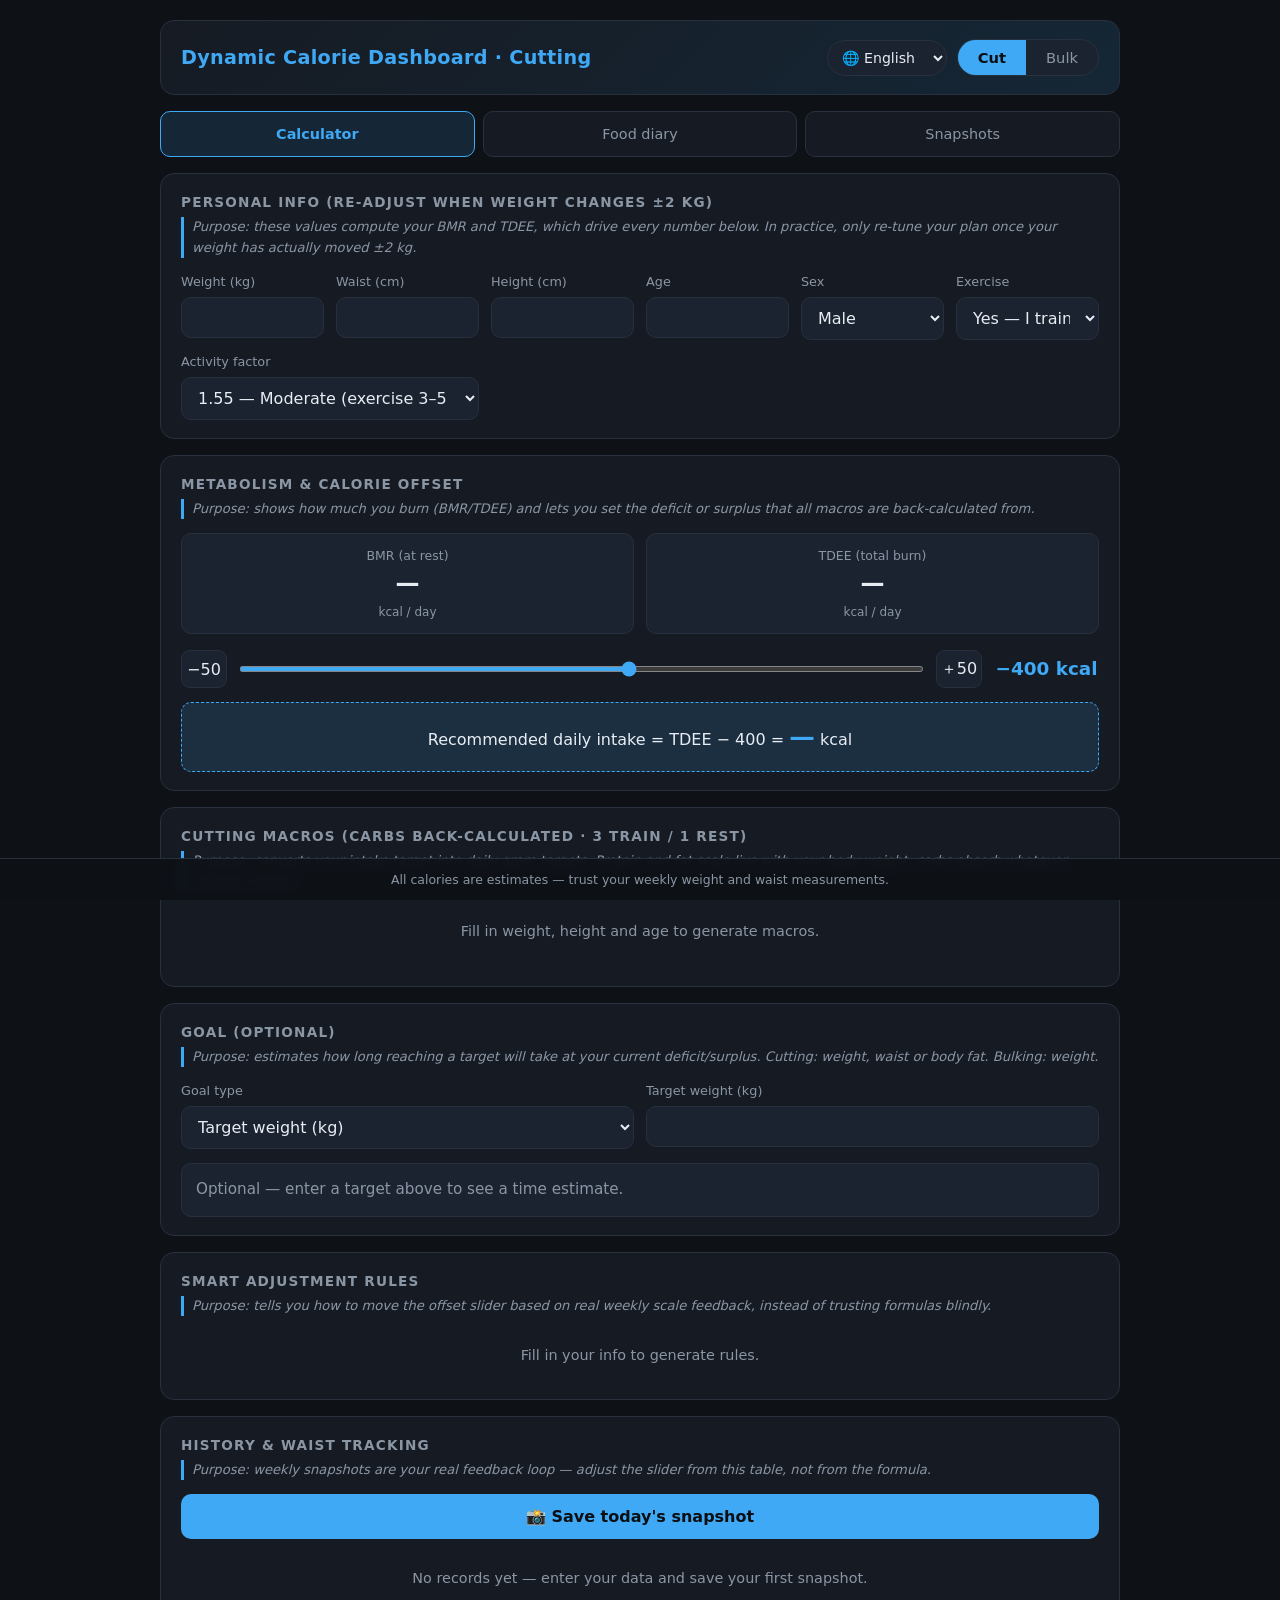
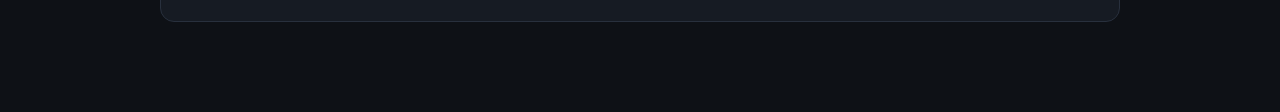
==== index.html @ 3362e31b "First Commit" ====
<!DOCTYPE html>
<html lang="en">
<head>
<meta charset="UTF-8">
<meta name="viewport" content="width=device-width, initial-scale=1.0">
<title>Dynamic Fitness Calorie Dashboard</title>
<style>
  :root{
    --bg:#0e1116;
    --panel:#161b23;
    --panel-2:#1c2330;
    --line:#28303d;
    --text:#e8edf4;
    --muted:#8b96a5;
    --warn-bg:#3a2a12;
    --warn-border:#c98a2e;
    --warn-text:#f3c069;
    --info-bg:#12303a;
    --info-border:#2e9ac9;
    --info-text:#7fd0f3;
    --ok-bg:#12341f;
    --ok-border:#3aa864;
    --ok-text:#8fe0ae;
    --radius:14px;
  }
  body.mode-cut{
    --accent:#3fa9f5;
    --accent-soft:rgba(63,169,245,.14);
  }
  body.mode-bulk{
    --accent:#ff9040;
    --accent-soft:rgba(255,144,64,.14);
  }
  *{box-sizing:border-box;margin:0;padding:0}
  body{
    background:var(--bg);
    color:var(--text);
    font-family:"Segoe UI","PingFang SC","Hiragino Sans GB","Microsoft YaHei","Noto Sans SC",system-ui,sans-serif;
    line-height:1.55;
    padding:20px 14px 90px;
  }
  .wrap{max-width:960px;margin:0 auto;display:flex;flex-direction:column;gap:16px}

  header{
    display:flex;flex-wrap:wrap;align-items:center;justify-content:space-between;gap:12px;
    padding:18px 20px;background:linear-gradient(135deg,var(--panel),var(--accent-soft));
    border:1px solid var(--line);border-radius:var(--radius);
  }
  header h1{font-size:1.2rem;font-weight:700;letter-spacing:.3px}
  header h1 span{color:var(--accent)}
  .header-controls{display:flex;align-items:center;gap:10px;flex-wrap:wrap}
  .mode-toggle{display:flex;background:var(--panel-2);border:1px solid var(--line);border-radius:999px;overflow:hidden}
  .mode-toggle button{
    border:none;background:transparent;color:var(--muted);
    padding:9px 20px;font-size:.92rem;cursor:pointer;font-family:inherit;transition:all .2s;
  }
  .mode-toggle button.active{background:var(--accent);color:#0b0e12;font-weight:700}
  .mode-toggle button:disabled{opacity:.35;cursor:not-allowed}
  .lang-select{
    padding:8px 10px;border-radius:999px;border:1px solid var(--line);
    background:var(--panel-2);color:var(--text);font-family:inherit;font-size:.88rem;outline:none;cursor:pointer;
  }
  .site-nav{display:flex;gap:8px}
  .site-nav a{
    flex:1;text-align:center;padding:11px 6px;background:var(--panel);
    border:1px solid var(--line);border-radius:10px;color:var(--muted);
    text-decoration:none;font-size:.9rem;
  }
  .site-nav a.active{color:var(--accent);border-color:var(--accent);font-weight:700;background:var(--accent-soft)}

  .card{background:var(--panel);border:1px solid var(--line);border-radius:var(--radius);padding:18px 20px}
  .card h2{font-size:.85rem;font-weight:600;color:var(--muted);letter-spacing:1.2px;text-transform:uppercase;margin-bottom:4px}
  .purpose{font-size:.82rem;color:var(--muted);margin-bottom:14px;border-left:3px solid var(--accent);padding-left:8px;font-style:italic}

  .grid-inputs{display:grid;grid-template-columns:repeat(auto-fit,minmax(140px,1fr));gap:12px}
  .field label{display:block;font-size:.8rem;color:var(--muted);margin-bottom:5px}
  .field input,.field select{
    width:100%;padding:10px 12px;font-size:1rem;font-family:inherit;
    background:var(--panel-2);color:var(--text);border:1px solid var(--line);border-radius:10px;outline:none;
  }
  .field input:focus,.field select:focus{border-color:var(--accent)}
  .field-wide{grid-column:span 2}
  @media (max-width:480px){ .field-wide{grid-column:span 1} }

  .metrics{display:grid;grid-template-columns:1fr 1fr;gap:12px;margin-bottom:16px}
  .metric{background:var(--panel-2);border:1px solid var(--line);border-radius:10px;padding:12px 14px;text-align:center}
  .metric .label{font-size:.78rem;color:var(--muted)}
  .metric .value{font-size:1.5rem;font-weight:700;font-variant-numeric:tabular-nums}
  .metric .unit{font-size:.75rem;color:var(--muted)}

  .offset-row{display:flex;align-items:center;gap:12px;flex-wrap:wrap}
  .offset-row input[type=range]{flex:1;min-width:170px;accent-color:var(--accent);height:6px}
  .stepper button{
    width:46px;height:38px;border-radius:9px;border:1px solid var(--line);
    background:var(--panel-2);color:var(--text);font-size:1rem;cursor:pointer;font-family:inherit;
  }
  .stepper button:active{background:var(--accent);color:#0b0e12}
  .offset-value{font-size:1.15rem;font-weight:700;min-width:105px;text-align:center;color:var(--accent);font-variant-numeric:tabular-nums}
  .intake-line{
    margin-top:14px;text-align:center;padding:14px;border-radius:10px;
    background:var(--accent-soft);border:1px dashed var(--accent);font-size:1rem;
  }
  .intake-line b{font-size:1.6rem;color:var(--accent);font-variant-numeric:tabular-nums}

  .result-grid{display:grid;grid-template-columns:repeat(auto-fit,minmax(230px,1fr));gap:12px}
  .day-card{background:var(--panel-2);border:1px solid var(--line);border-radius:12px;padding:16px;position:relative;overflow:hidden}
  .day-card::before{content:"";position:absolute;left:0;top:0;bottom:0;width:4px;background:var(--accent)}
  .day-card h3{font-size:1rem;margin-bottom:10px}
  .day-card .kcal{font-size:1.7rem;font-weight:800;color:var(--accent);font-variant-numeric:tabular-nums}
  .day-card .kcal small{font-size:.8rem;color:var(--muted);font-weight:400}
  .macros{display:flex;gap:8px;margin-top:12px;flex-wrap:wrap}
  .macro{flex:1;min-width:64px;background:var(--panel);border:1px solid var(--line);border-radius:8px;padding:8px 6px;text-align:center}
  .macro .n{font-size:1.05rem;font-weight:700;font-variant-numeric:tabular-nums}
  .macro .t{font-size:.7rem;color:var(--muted)}
  .avg-line{margin-top:12px;font-size:.9rem;color:var(--muted);text-align:center}
  .avg-line b{color:var(--text)}

  .alert{display:none;padding:12px 14px;border-radius:10px;font-size:.9rem;margin-top:10px}
  .alert.show{display:block}
  .alert.warn{background:var(--warn-bg);border:1px solid var(--warn-border);color:var(--warn-text)}
  .alert.info{background:var(--info-bg);border:1px solid var(--info-border);color:var(--info-text)}

  .goal-result{
    margin-top:14px;padding:14px;border-radius:10px;font-size:.95rem;
    background:var(--ok-bg);border:1px solid var(--ok-border);color:var(--ok-text);
  }
  .goal-result b{font-variant-numeric:tabular-nums}
  .goal-result.neutral{background:var(--panel-2);border-color:var(--line);color:var(--muted)}
  .goal-note{font-size:.78rem;margin-top:6px;opacity:.85}
  .goal-warn{
    margin-top:8px;padding:10px 12px;border-radius:8px;font-size:.85rem;
    background:var(--warn-bg);border:1px solid var(--warn-border);color:var(--warn-text);
  }
  .goal-danger{
    margin-top:8px;padding:10px 12px;border-radius:8px;font-size:.85rem;
    background:#3a1515;border:1px solid #c94b4b;color:#f0a0a0;
  }

  .bmi-line{
    margin-top:14px;padding:11px 14px;border-radius:10px;font-size:.92rem;
    border:1px solid var(--line);background:var(--panel-2);
  }
  .bmi-line b{font-variant-numeric:tabular-nums}
  .bmi-cat{font-weight:700}
  .bmi-under .bmi-cat{color:#7fd0f3}
  .bmi-ok .bmi-cat{color:#8fe0ae}
  .bmi-over .bmi-cat{color:#f3c069}
  .bmi-obese .bmi-cat{color:#f08a8a}
  .bmi-minor{font-size:.78rem;color:var(--muted);margin-top:5px}

  .rule-card{background:var(--panel-2);border:1px solid var(--line);border-radius:10px;padding:14px;font-size:.92rem}
  .rule-card + .rule-card{margin-top:10px}
  .rule-card .head{font-weight:700;color:var(--accent);margin-bottom:6px}
  .rule-card ul{padding-left:1.2em;color:var(--muted)}
  .rule-card li{margin:4px 0}
  .rule-card li b{color:var(--text)}

  .snap-btn{
    width:100%;padding:13px;border:none;border-radius:10px;cursor:pointer;
    background:var(--accent);color:#0b0e12;font-size:1rem;font-weight:700;font-family:inherit;
    margin-bottom:14px;transition:filter .15s;
  }
  .snap-btn:active{filter:brightness(.85)}
  .table-wrap{overflow-x:auto}
  table{width:100%;border-collapse:collapse;font-size:.85rem;min-width:520px}
  th,td{padding:9px 8px;text-align:center;border-bottom:1px solid var(--line);white-space:nowrap}
  th{color:var(--muted);font-weight:600;font-size:.78rem}
  td{font-variant-numeric:tabular-nums}
  .del-btn{border:none;background:transparent;color:#e06060;cursor:pointer;font-size:.85rem;font-family:inherit;padding:4px 8px}
  .empty-msg{color:var(--muted);text-align:center;padding:14px 0;font-size:.9rem}
  .mode-tag{display:inline-block;padding:2px 10px;border-radius:999px;font-size:.75rem}
  .tag-cut{background:rgba(63,169,245,.16);color:#7cc4f5}
  .tag-bulk{background:rgba(255,144,64,.16);color:#ffb27a}

  footer{
    position:fixed;left:0;right:0;bottom:0;
    background:rgba(14,17,22,.92);backdrop-filter:blur(6px);
    border-top:1px solid var(--line);
    text-align:center;padding:11px 16px;font-size:.78rem;color:var(--muted);
  }

  @media (max-width:560px){
    header h1{font-size:1rem}
    body{padding:12px 10px 84px}
    .card{padding:15px 14px}
  }
</style>
</head>
<body class="mode-cut">
<div class="wrap">

  <!-- ── Header ── -->
  <header>
    <h1><span data-i18n="appTitle">Dynamic Calorie Dashboard</span> <span id="modeTitle"></span></h1>
    <div class="header-controls">
      <select class="lang-select" id="langSelect" aria-label="Language">
        <option value="en">🌐 English</option>
        <option value="es">🌐 Español</option>
        <option value="zh">🌐 中文</option>
      </select>
      <div class="mode-toggle">
        <button id="btnCut" class="active" data-i18n="btnCut">Cut</button>
        <button id="btnBulk" data-i18n="btnBulk">Bulk</button>
      </div>
    </div>
  </header>

  <nav class="site-nav">
    <a href="index.html" class="active" data-i18n="navCalc">Calculator</a>
    <a href="diario.html" data-i18n="navDiary">Food diary</a>
    <a href="snapshots.html" data-i18n="navSnap">Snapshots</a>
  </nav>

  <!-- ── Personal info ── -->
  <section class="card">
    <h2 data-i18n="secPersonal">Personal info</h2>
    <p class="purpose" data-i18n="personalPurpose"></p>
    <div class="grid-inputs">
      <div class="field"><label data-i18n="lblWeight">Weight (kg)</label><input type="number" id="weight" step="0.1" min="30" max="250"></div>
      <div class="field"><label data-i18n="lblWaist">Waist (cm)</label><input type="number" id="waist" step="0.1" min="40" max="200"></div>
      <div class="field"><label data-i18n="lblHeight">Height (cm)</label><input type="number" id="height" step="0.1" min="120" max="230"></div>
      <div class="field"><label data-i18n="lblAge">Age</label><input type="number" id="age" step="1" min="14" max="100"></div>
      <div class="field"><label data-i18n="lblSex">Sex</label>
        <select id="sex">
          <option value="m" data-i18n="optMale">Male</option>
          <option value="f" data-i18n="optFemale">Female</option>
        </select>
      </div>
      <div class="field"><label data-i18n="lblTraining">Exercise</label>
        <select id="training">
          <option value="yes" data-i18n="optTrainYes">Yes — I train</option>
          <option value="no" data-i18n="optTrainNo">No — sedentary</option>
        </select>
      </div>
      <div class="field field-wide" id="activityField"><label data-i18n="lblActivity">Activity factor</label>
        <select id="activity">
          <option value="1.2"   data-i18n="act12"></option>
          <option value="1.375" data-i18n="act1375"></option>
          <option value="1.55"  data-i18n="act155" selected></option>
          <option value="1.725" data-i18n="act1725"></option>
          <option value="1.9"   data-i18n="act19"></option>
        </select>
      </div>
    </div>
    <div class="bmi-line" id="bmiLine" style="display:none"></div>
  </section>

  <!-- ── BMR / TDEE / offset ── -->
  <section class="card">
    <h2 data-i18n="secMetab">Metabolism & calorie offset</h2>
    <p class="purpose" data-i18n="metabPurpose"></p>
    <div class="alert info" id="noTrainInfo" style="margin-top:0;margin-bottom:14px"></div>
    <div class="metrics">
      <div class="metric"><div class="label" data-i18n="bmrLabel">BMR</div><div class="value" id="bmrVal">—</div><div class="unit" data-i18n="kcalDay">kcal / day</div></div>
      <div class="metric"><div class="label" data-i18n="tdeeLabel">TDEE</div><div class="value" id="tdeeVal">—</div><div class="unit" data-i18n="kcalDay">kcal / day</div></div>
    </div>
    <div class="offset-row">
      <div class="stepper"><button id="minus50">−50</button></div>
      <input type="range" id="offset" step="50">
      <div class="stepper"><button id="plus50">＋50</button></div>
      <div class="offset-value" id="offsetVal"></div>
    </div>
    <div class="intake-line" id="intakeLine"></div>
    <div class="alert warn" id="alertBmr"></div>
    <div class="alert warn" id="alertNearTdee"></div>
    <div class="alert info" id="alertLowCarb"></div>
  </section>

  <!-- ── Macro results ── -->
  <section class="card">
    <h2 id="resultTitle"></h2>
    <p class="purpose" data-i18n="resultsPurpose"></p>
    <div class="result-grid" id="resultGrid"></div>
    <div class="avg-line" id="avgLine"></div>
  </section>

  <!-- ── Goal (optional) ── -->
  <section class="card">
    <h2 data-i18n="secGoal">Goal (optional)</h2>
    <p class="purpose" data-i18n="goalPurpose"></p>
    <div class="grid-inputs">
      <div class="field"><label data-i18n="lblGoalType">Goal type</label>
        <select id="goalType"></select>
      </div>
      <div class="field"><label id="goalTargetLabel" data-i18n="lblGoalTarget">Target value</label>
        <input type="number" id="goalTarget" step="0.1" min="0">
      </div>
      <div class="field" id="bfNowField" style="display:none">
        <label data-i18n="lblCurrentBF">Current body fat (%)</label>
        <input type="number" id="currentBF" step="0.1" min="3" max="60">
      </div>
    </div>
    <div class="goal-result neutral" id="goalResult"></div>
  </section>

  <!-- ── Rules ── -->
  <section class="card">
    <h2 data-i18n="secRules">Smart adjustment rules</h2>
    <p class="purpose" data-i18n="rulesPurpose"></p>
    <div id="ruleArea"></div>
  </section>

  <!-- ── History ── -->
  <section class="card">
    <h2 data-i18n="secHist">History & waist tracking</h2>
    <p class="purpose" data-i18n="histPurpose"></p>
    <button class="snap-btn" id="snapBtn"></button>
    <div class="table-wrap">
      <table id="histTable" style="display:none">
        <thead><tr>
          <th data-i18n="thDate">Date</th><th data-i18n="thWeight">Weight (kg)</th><th data-i18n="thWaist">Waist (cm)</th>
          <th data-i18n="thMode">Mode</th><th data-i18n="thIntake">Daily kcal</th><th data-i18n="thAction">Action</th>
        </tr></thead>
        <tbody id="histBody"></tbody>
      </table>
      <div class="empty-msg" id="histEmpty"></div>
    </div>
  </section>

</div>

<footer data-i18n="footer"></footer>

<script>
(function(){
  "use strict";

  /* ═════════ i18n dictionaries ═════════ */
  var I18N = {
    en: {
      appTitle:"Dynamic Calorie Dashboard",
      navCalc:"Calculator", navDiary:"Food diary", navSnap:"Snapshots",
      modeCut:"· Cutting", modeBulk:"· Bulking",
      btnCut:"Cut", btnBulk:"Bulk",
      secPersonal:"Personal info (re-adjust when weight changes ±2 kg)",
      personalPurpose:"Purpose: these values compute your BMR and TDEE, which drive every number below. In practice, only re-tune your plan once your weight has actually moved ±2 kg.",
      lblWeight:"Weight (kg)", lblWaist:"Waist (cm)", lblHeight:"Height (cm)", lblAge:"Age",
      lblSex:"Sex", optMale:"Male", optFemale:"Female", lblActivity:"Activity factor",
      act12:"1.2 — Sedentary (little or no exercise)",
      act1375:"1.375 — Light (exercise 1–3 days/week)",
      act155:"1.55 — Moderate (exercise 3–5 days/week)",
      act1725:"1.725 — Active (exercise 6–7 days/week)",
      act19:"1.9 — Very active (hard daily exercise or physical job)",
      secMetab:"Metabolism & calorie offset",
      metabPurpose:"Purpose: shows how much you burn (BMR/TDEE) and lets you set the deficit or surplus that all macros are back-calculated from.",
      bmrLabel:"BMR (at rest)", tdeeLabel:"TDEE (total burn)", kcalDay:"kcal / day",
      intakeLabel:"Recommended daily intake",
      alertBmr:"⚠️ Intake is below your BMR. Long term this can affect hormone levels — raise calories or cut more slowly.",
      alertNearTdee:"⚠️ Intake is at or above TDEE − 100. Fat loss will likely stall — check the offset.",
      alertLowCarb:"💡 Carbs under 150 g may hurt training pump and recovery — check the offset.",
      resultTitleCut:"Cutting macros (carbs back-calculated · 3 train / 1 rest)",
      resultTitleBulk:"Bulking macros (carbs back-calculated)",
      resultsPurpose:"Purpose: converts your intake target into daily gram targets. Protein and fat scale live with your body weight; carbs absorb whatever calories remain.",
      lblTraining:"Exercise",
      optTrainYes:"Yes — I train",
      optTrainNo:"No — sedentary",
      tdeeLabelNT:"TDEE (BMR × 1.2 sedentary)",
      noTrainInfo:"💡 No-training mode: maintenance = BMR × 1.2 (standard sedentary factor). Protein 1.6 g/kg and fat 0.8 g/kg — the usual guidance for dieting without training. Bulking is locked: a surplus without training mostly gains fat.",
      resultTitleCutNT:"Cutting macros (no training · one daily plan)",
      noTrainDay:"🥗 Daily plan (no training)",
      highDay:"🦵 High-carb day (leg day ×1)", lowDay:"🔻 Low-carb day (×3)", bulkDay:"💪 Every day",
      carbs:"Carbs", fat:"Fat", protein:"Protein",
      avgLine:"4-day average: <b>{kcal} kcal</b> (avg carbs {c} g · high-carb ≈ 1.8× low-carb)",
      emptyResults:"Fill in weight, height and age to generate macros.",
      secGoal:"Goal (optional)",
      goalPurpose:"Purpose: estimates how long reaching a target will take at your current deficit/surplus. Cutting: weight, waist or body fat. Bulking: weight.",
      lblGoalType:"Goal type", lblGoalTarget:"Target value", lblCurrentBF:"Current body fat (%)",
      goalWeight:"Target weight (kg)", goalWaist:"Target waist (cm)", goalBF:"Target body fat (%)",
      goalHint:"Optional — enter a target above to see a time estimate.",
      goalNeedData:"Fill in your personal info first so TDEE can be calculated.",
      goalNeedBF:"Enter your current body fat % to estimate.",
      goalReached:"🎉 You are already at or past this target.",
      goalCut:"You need to lose about <b>{kg} kg</b>. At a <b>{off} kcal/day</b> deficit that's roughly <b>{weeks} weeks</b> (around <b>{date}</b>).",
      goalBulk:"You need to gain about <b>{kg} kg</b>. At a <b>{off} kcal/day</b> surplus that's roughly <b>{weeks} weeks</b> (around <b>{date}</b>).",
      waistNote:"Rule of thumb used: ~1 cm of waist ≈ ~1 kg of fat. Very approximate.",
      bfNote:"Assumes lean mass stays constant while cutting.",
      bulkNote:"Real muscle gain is slower than the scale — expect part of it to be water/glycogen.",
      secRules:"Smart adjustment rules",
      rulesPurpose:"Purpose: tells you how to move the offset slider based on real weekly scale feedback, instead of trusting formulas blindly.",
      deficitHead:"📉 Current deficit: {d} kcal/day",
      cutEst:"Expected weekly loss ≈ <b>{lo} – {hi} kg</b> (estimated from the deficit; judge by weekly averages).",
      surplusHead:"📈 Current surplus: {s} kcal/day",
      bulkEst:"Expected weekly gain ≈ <b>{lo} – {hi} kg</b> (target range 0.25–0.5 kg/week).",
      sliderRules:"🎛️ Slider rules",
      cutRule1:"Losing <b>&lt; 0.3 kg/week</b> → move slider left (add 100–150 kcal to the deficit)",
      cutRule2:"Losing <b>&gt; 0.8 kg/week</b> → move slider right (reduce the deficit by 100–200 kcal)",
      bulkRule1:"Gaining <b>&gt; 0.5 kg/week</b> for 2 weeks → move slider left (less surplus)",
      bulkRule2:"Gaining <b>&lt; 0.25 kg/week</b> for 2 weeks → move slider right (more surplus)",
      rulesEmpty:"Fill in your info to generate rules.",
      secHist:"History & waist tracking",
      histPurpose:"Purpose: weekly snapshots are your real feedback loop — adjust the slider from this table, not from the formula.",
      snapBtn:"📸 Save today's snapshot",
      thDate:"Date", thWeight:"Weight (kg)", thWaist:"Waist (cm)", thMode:"Mode", thIntake:"Daily kcal", thAction:"Action",
      del:"Delete",
      histEmpty:"No records yet — enter your data and save your first snapshot.",
      snapAlert:"Fill in weight, height and age first.",
      tagCut:"Cut", tagBulk:"Bulk",
      bmiLine:"BMI: <b>{v}</b> — <span class='bmi-cat'>{cat}</span>",
      bmiUnder:"Underweight (< 18.5)",
      bmiOk:"Healthy weight (18.5 – 24.9)",
      bmiOver:"Overweight (25 – 29.9)",
      bmiObese:"Obese (≥ 30)",
      bmiMinorNote:"Under 18: adult BMI categories don't fully apply — growth-chart percentiles are the right reference.",
      warnBFLow:"⚠️ That target body fat is very low — not recommended for beginners. Energy, recovery and hormones usually suffer at this level.",
      warnBFDanger:"🚫 That target is below essential body fat and unsafe for anyone. Pick a higher number — no estimate shown.",
      warnTargetLow:"⚠️ That target weight would put you below the healthy BMI range (BMI {bmi}). Consider a higher target.",
      warnTargetHigh:"⚠️ That target weight lands at BMI {bmi} — well into overweight territory. If the goal is muscle, a slower, leaner bulk usually works better.",
      warnWaistAggressive:"⚠️ That's more than a 20% waist reduction — very ambitious. Consider intermediate milestones.",
      footer:"All calories are estimates — trust your weekly weight and waist measurements."
    },

    es: {
      appTitle:"Panel dinámico de calorías",
      navCalc:"Calculadora", navDiary:"Diario", navSnap:"Registro corporal",
      modeCut:"· Definición", modeBulk:"· Volumen",
      btnCut:"Definición", btnBulk:"Volumen",
      secPersonal:"Datos personales (reajusta cuando el peso varíe ±2 kg)",
      personalPurpose:"Objetivo: estos valores calculan tu BMR y TDEE, que determinan todas las cifras de abajo. En la práctica, reajusta el plan solo cuando tu peso haya cambiado ±2 kg.",
      lblWeight:"Peso (kg)", lblWaist:"Cintura (cm)", lblHeight:"Altura (cm)", lblAge:"Edad",
      lblSex:"Sexo", optMale:"Hombre", optFemale:"Mujer", lblActivity:"Factor de actividad",
      act12:"1.2 — Sedentario (poco o nada de ejercicio)",
      act1375:"1.375 — Ligero (ejercicio 1–3 días/semana)",
      act155:"1.55 — Moderado (ejercicio 3–5 días/semana)",
      act1725:"1.725 — Activo (ejercicio 6–7 días/semana)",
      act19:"1.9 — Muy activo (ejercicio intenso diario o trabajo físico)",
      secMetab:"Metabolismo y ajuste calórico",
      metabPurpose:"Objetivo: muestra cuánto gastas (BMR/TDEE) y te deja fijar el déficit o superávit del que se retro-calculan todos los macros.",
      bmrLabel:"BMR (reposo)", tdeeLabel:"TDEE (gasto total)", kcalDay:"kcal / día",
      intakeLabel:"Ingesta diaria recomendada",
      alertBmr:"⚠️ La ingesta está por debajo de tu BMR. A largo plazo puede afectar a las hormonas — sube calorías o define más despacio.",
      alertNearTdee:"⚠️ La ingesta está en o por encima de TDEE − 100. La pérdida de grasa se estancará — revisa el ajuste.",
      alertLowCarb:"💡 Menos de 150 g de carbohidratos puede afectar la congestión y la recuperación — revisa el ajuste.",
      resultTitleCut:"Macros de definición (carbos retro-calculados · 3 entrenos / 1 descanso)",
      resultTitleBulk:"Macros de volumen (carbos retro-calculados)",
      resultsPurpose:"Objetivo: convierte tu ingesta objetivo en gramos diarios. Proteína y grasa se calculan en vivo según tu peso corporal; los carbohidratos absorben las calorías restantes.",
      lblTraining:"Ejercicio",
      optTrainYes:"Sí — entreno",
      optTrainNo:"No — sedentario",
      tdeeLabelNT:"TDEE (BMR × 1,2 sedentario)",
      noTrainInfo:"💡 Modo sin entrenamiento: mantenimiento = BMR × 1,2 (factor sedentario estándar). Proteína 1,6 g/kg y grasa 0,8 g/kg — la pauta habitual para definir sin entrenar. El volumen queda bloqueado: un superávit sin entrenar gana sobre todo grasa.",
      resultTitleCutNT:"Macros de definición (sin entrenamiento · plan diario único)",
      noTrainDay:"🥗 Plan diario (sin entrenamiento)",
      highDay:"🦵 Día alto en carbos (pierna ×1)", lowDay:"🔻 Día bajo en carbos (×3)", bulkDay:"💪 Cada día",
      carbs:"Carbos", fat:"Grasa", protein:"Proteína",
      avgLine:"Media de 4 días: <b>{kcal} kcal</b> (carbos medios {c} g · día alto ≈ 1,8× día bajo)",
      emptyResults:"Introduce peso, altura y edad para generar los macros.",
      secGoal:"Objetivo (opcional)",
      goalPurpose:"Objetivo: estima cuánto tardarás en llegar a una meta con tu déficit/superávit actual. Definición: peso, cintura o grasa corporal. Volumen: peso.",
      lblGoalType:"Tipo de objetivo", lblGoalTarget:"Valor objetivo", lblCurrentBF:"Grasa corporal actual (%)",
      goalWeight:"Peso objetivo (kg)", goalWaist:"Cintura objetivo (cm)", goalBF:"Grasa corporal objetivo (%)",
      goalHint:"Opcional — introduce una meta arriba para ver una estimación de tiempo.",
      goalNeedData:"Rellena primero tus datos personales para poder calcular el TDEE.",
      goalNeedBF:"Introduce tu % de grasa corporal actual para estimar.",
      goalReached:"🎉 Ya estás en esa meta o la has superado.",
      goalCut:"Necesitas perder unos <b>{kg} kg</b>. Con un déficit de <b>{off} kcal/día</b> serían unas <b>{weeks} semanas</b> (hacia el <b>{date}</b>).",
      goalBulk:"Necesitas ganar unos <b>{kg} kg</b>. Con un superávit de <b>{off} kcal/día</b> serían unas <b>{weeks} semanas</b> (hacia el <b>{date}</b>).",
      waistNote:"Regla aproximada: ~1 cm de cintura ≈ ~1 kg de grasa. Muy orientativo.",
      bfNote:"Se asume que la masa magra se mantiene durante la definición.",
      bulkNote:"La ganancia muscular real es más lenta que la báscula — parte será agua/glucógeno.",
      secRules:"Reglas de ajuste inteligente",
      rulesPurpose:"Objetivo: te dice cómo mover el deslizador según la báscula semanal real, en vez de fiarte a ciegas de las fórmulas.",
      deficitHead:"📉 Déficit actual: {d} kcal/día",
      cutEst:"Pérdida semanal esperada ≈ <b>{lo} – {hi} kg</b> (estimada por el déficit; valora medias semanales).",
      surplusHead:"📈 Superávit actual: {s} kcal/día",
      bulkEst:"Ganancia semanal esperada ≈ <b>{lo} – {hi} kg</b> (rango objetivo 0,25–0,5 kg/semana).",
      sliderRules:"🎛️ Reglas del deslizador",
      cutRule1:"Pierdes <b>&lt; 0,3 kg/semana</b> → mueve a la izquierda (añade 100–150 kcal al déficit)",
      cutRule2:"Pierdes <b>&gt; 0,8 kg/semana</b> → mueve a la derecha (reduce el déficit 100–200 kcal)",
      bulkRule1:"Ganas <b>&gt; 0,5 kg/semana</b> durante 2 semanas → mueve a la izquierda (menos superávit)",
      bulkRule2:"Ganas <b>&lt; 0,25 kg/semana</b> durante 2 semanas → mueve a la derecha (más superávit)",
      rulesEmpty:"Rellena tus datos para generar las reglas.",
      secHist:"Historial y seguimiento de cintura",
      histPurpose:"Objetivo: las instantáneas semanales son tu verdadero feedback — ajusta el deslizador según esta tabla, no según la fórmula.",
      snapBtn:"📸 Guardar instantánea de hoy",
      thDate:"Fecha", thWeight:"Peso (kg)", thWaist:"Cintura (cm)", thMode:"Modo", thIntake:"kcal diarias", thAction:"Acción",
      del:"Borrar",
      histEmpty:"Sin registros — introduce tus datos y guarda tu primera instantánea.",
      snapAlert:"Rellena primero peso, altura y edad.",
      tagCut:"Def.", tagBulk:"Vol.",
      bmiLine:"IMC: <b>{v}</b> — <span class='bmi-cat'>{cat}</span>",
      bmiUnder:"Bajo peso (< 18,5)",
      bmiOk:"Peso saludable (18,5 – 24,9)",
      bmiOver:"Sobrepeso (25 – 29,9)",
      bmiObese:"Obesidad (≥ 30)",
      bmiMinorNote:"Menor de 18 años: las categorías de IMC para adultos no aplican del todo — la referencia correcta son los percentiles de crecimiento.",
      warnBFLow:"⚠️ Ese % de grasa objetivo es muy bajo — no recomendado para principiantes. A ese nivel suelen resentirse la energía, la recuperación y las hormonas.",
      warnBFDanger:"🚫 Ese objetivo está por debajo de la grasa esencial y no es seguro para nadie. Elige un valor mayor — no se muestra estimación.",
      warnTargetLow:"⚠️ Ese peso objetivo te dejaría por debajo del rango saludable de IMC (IMC {bmi}). Plantéate un objetivo mayor.",
      warnTargetHigh:"⚠️ Ese peso objetivo da un IMC de {bmi} — claramente en sobrepeso. Si el objetivo es músculo, un volumen más lento y limpio suele funcionar mejor.",
      warnWaistAggressive:"⚠️ Es más de un 20% de reducción de cintura — muy ambicioso. Plantéate metas intermedias.",
      footer:"Todas las calorías son estimaciones — fíate de tu peso y cintura semanales."
    },

    zh: {
      appTitle:"全动态热量仪表盘",
      navCalc:"计算器", navDiary:"饮食日记", navSnap:"体重快照",
      modeCut:"· 减脂期", modeBulk:"· 增肌期",
      btnCut:"减脂", btnBulk:"增肌",
      secPersonal:"个人信息（体重变动 ±2kg 再重新调整）",
      personalPurpose:"目的：这些数据用于计算 BMR 和 TDEE，是下方所有数值的基础。实际操作中，体重真正变动 ±2kg 后再重新调整方案即可。",
      lblWeight:"当前体重 (kg)", lblWaist:"腰围 (cm)", lblHeight:"身高 (cm)", lblAge:"年龄 (岁)",
      lblSex:"性别", optMale:"男性", optFemale:"女性", lblActivity:"活动系数",
      act12:"1.2 — 久坐（几乎不运动）",
      act1375:"1.375 — 轻度（每周运动 1–3 天）",
      act155:"1.55 — 中度（每周运动 3–5 天）",
      act1725:"1.725 — 高度（每周运动 6–7 天）",
      act19:"1.9 — 极高（每天高强度训练或体力工作）",
      secMetab:"代谢与热量偏移",
      metabPurpose:"目的：显示你的消耗（BMR/TDEE），并设置热量缺口/盈余——所有营养素都由它反推。",
      bmrLabel:"BMR 基础代谢", tdeeLabel:"TDEE 总消耗", kcalDay:"kcal / 天",
      intakeLabel:"推荐日均摄入",
      alertBmr:"⚠️ 摄入低于基础代谢，长期可能影响激素水平，建议提高热量或放慢减脂速度。",
      alertNearTdee:"⚠️ 当前摄入接近或高于消耗，减脂效果可能不佳，请检查偏移量设置。",
      alertLowCarb:"💡 碳水低于 150g 可能影响训练泵感和恢复，建议检查偏移量。",
      resultTitleCut:"减脂期营养分配（碳水由 TDEE 反推 · 练三休一）",
      resultTitleBulk:"增肌期营养分配（碳水由 TDEE 反推）",
      resultsPurpose:"目的：把摄入目标换算成每日克数。蛋白和脂肪按体重实时计算，碳水吸收剩余热量。",
      lblTraining:"是否锻炼",
      optTrainYes:"锻炼",
      optTrainNo:"不锻炼",
      tdeeLabelNT:"TDEE（BMR × 1.2 久坐）",
      noTrainInfo:"💡 不锻炼模式：维持热量 = BMR × 1.2（标准久坐系数）。蛋白 1.6 g/kg、脂肪 0.8 g/kg——不训练减脂的通行标准。增肌已锁定：不训练时的热量盈余基本只会长脂肪。",
      resultTitleCutNT:"减脂期营养分配（不锻炼 · 每日统一方案）",
      noTrainDay:"🥗 每日方案（不锻炼）",
      highDay:"🦵 高碳日（练腿日 ×1）", lowDay:"🔻 低碳日（其余 ×3）", bulkDay:"💪 每日统一方案",
      carbs:"碳水", fat:"脂肪", protein:"蛋白",
      avgLine:"4 天平均每日热量：<b>{kcal} kcal</b>（平均碳水 {c}g · 高碳约为低碳 1.8 倍）",
      emptyResults:"填写体重、身高、年龄后自动生成营养分配。",
      secGoal:"目标（可选）",
      goalPurpose:"目的：按当前缺口/盈余估算达到目标所需时间。减脂可选体重 / 腰围 / 体脂，增肌只有体重。",
      lblGoalType:"目标类型", lblGoalTarget:"目标数值", lblCurrentBF:"当前体脂率 (%)",
      goalWeight:"目标体重 (kg)", goalWaist:"目标腰围 (cm)", goalBF:"目标体脂率 (%)",
      goalHint:"可选项 —— 在上方填写目标即可查看时间估算。",
      goalNeedData:"请先填写个人信息以计算 TDEE。",
      goalNeedBF:"请填写当前体脂率以进行估算。",
      goalReached:"🎉 你已经达到或超过这个目标了。",
      goalCut:"还需减去约 <b>{kg} kg</b>。按 <b>{off} kcal/天</b> 的缺口大约需要 <b>{weeks} 周</b>（约 <b>{date}</b>）。",
      goalBulk:"还需增加约 <b>{kg} kg</b>。按 <b>{off} kcal/天</b> 的盈余大约需要 <b>{weeks} 周</b>（约 <b>{date}</b>）。",
      waistNote:"估算依据：约 1cm 腰围 ≈ 1kg 脂肪，仅供粗略参考。",
      bfNote:"假设减脂期间瘦体重保持不变。",
      bulkNote:"实际肌肉增长比体重秤慢——部分涨秤是水分/糖原。",
      secRules:"智能规则提醒",
      rulesPurpose:"目的：根据每周真实称重反馈告诉你怎么调滑块，而不是盲信公式。",
      deficitHead:"📉 当前缺口：{d} kcal / 天",
      cutEst:"预计每周掉秤约 <b>{lo} ~ {hi} kg</b>（按缺口推算，以周均体重为准）。",
      surplusHead:"📈 当前盈余：{s} kcal / 天",
      bulkEst:"预计每周涨秤约 <b>{lo} ~ {hi} kg</b>（目标区间 0.25~0.5 kg/周）。",
      sliderRules:"🎛️ 滑块调节规则",
      cutRule1:"周掉秤 <b>&lt; 0.3 kg</b> → 滑块向左调（增加缺口 100~150 kcal）",
      cutRule2:"周掉秤 <b>&gt; 0.8 kg</b> → 滑块向右调（减少缺口 100~200 kcal）",
      bulkRule1:"连续两周涨 <b>&gt; 0.5 kg/周</b> → 滑块向左调（减少盈余）",
      bulkRule2:"连续两周涨 <b>&lt; 0.25 kg/周</b> → 滑块向右调（增加盈余）",
      rulesEmpty:"填写个人数据后生成调节规则。",
      secHist:"历史快照与腰围追踪",
      histPurpose:"目的：每周快照才是真正的反馈回路——根据这张表调滑块，而不是根据公式。",
      snapBtn:"📸 记录今日快照",
      thDate:"日期", thWeight:"体重(kg)", thWaist:"腰围(cm)", thMode:"模式", thIntake:"日均热量(kcal)", thAction:"操作",
      del:"删除",
      histEmpty:"暂无记录 —— 输入数据后点击上方按钮保存第一条快照。",
      snapAlert:"请先填写体重、身高、年龄。",
      tagCut:"减脂", tagBulk:"增肌",
      bmiLine:"BMI：<b>{v}</b> —— <span class='bmi-cat'>{cat}</span>",
      bmiUnder:"偏瘦（< 18.5）",
      bmiOk:"健康体重（18.5 – 24.9）",
      bmiOver:"超重（25 – 29.9）",
      bmiObese:"肥胖（≥ 30）",
      bmiMinorNote:"未满 18 岁：成人 BMI 分级不完全适用，正确的参考是生长曲线百分位。",
      warnBFLow:"⚠️ 目标体脂太低了——不建议新手。这个水平通常会明显影响精力、恢复和激素。",
      warnBFDanger:"🚫 该目标已低于必需体脂，对任何人都不安全。请提高目标——不显示时间估算。",
      warnTargetLow:"⚠️ 该目标体重会让你低于健康 BMI 范围（BMI {bmi}），建议调高目标。",
      warnTargetHigh:"⚠️ 该目标体重对应 BMI {bmi}，已明显进入超重区间。如果目标是肌肉，更慢更干净的增重通常效果更好。",
      warnWaistAggressive:"⚠️ 腰围目标降幅超过 20%，非常激进，建议分阶段设定。",
      footer:"所有热量为估算值，请以每周体重/腰围实际反馈为准。"
    }
  };

  /* ═════════ storage: localStorage + in-memory fallback ═════════ */
  var memStore = {};
  var storage = {
    get: function(k){ try{ return localStorage.getItem(k); }catch(e){ return (k in memStore)? memStore[k] : null; } },
    set: function(k,v){ try{ localStorage.setItem(k,v); }catch(e){ memStore[k]=v; } }
  };
  var KEY_STATE = "ftdash_state_v2";
  var KEY_HIST  = "ftdash_history_v1";

  /* ═════════ constants — protein & fat scale with body weight, carbs always derived ═════════
     Training cut : protein 2.2 g/kg · low-carb fat 0.8 g/kg · high-carb fat = low-carb fat − 5 g
     Training bulk: protein 2.0 g/kg · fat 1.1 g/kg
     No training  : cut only · maintenance = BMR × 1.2 (sedentary) · protein 1.6 g/kg · fat 0.8 g/kg */
  var P_CUT = 2.2, P_BULK = 2.0, P_NT = 1.6;
  var F_LOW_PER_KG = 0.8, F_HIGH_DELTA = -5, F_BULK_PER_KG = 1.1, F_NT_PER_KG = 0.8;
  var SEDENTARY = 1.2;
  var HIGH_MULT = 1.5, LOW_MULT = 0.833;                    // (1.5 + 0.833×3)/4 ≈ 1.0
  var OFFSET_CFG = {
    cut:  {min:-800, max:-100, def:-400},
    cutNT:{min:-500, max:-100, def:-200},
    bulk: {min:  50, max: 600, def: 250}
  };
  var KCAL_PER_KG = 7700;
  var KG_PER_CM_WAIST = 1;   // rough heuristic: 1 cm waist ≈ 1 kg fat

  /* ═════════ state ═════════ */
  var state = {
    lang:"en",
    weight:"", waist:"", height:"", age:"",
    sex:"m", activity:"1.55",
    mode:"cut",
    training:true,
    offsetCut:OFFSET_CFG.cut.def, offsetBulk:OFFSET_CFG.bulk.def, offsetCutNT:OFFSET_CFG.cutNT.def,
    goalType:"weight", goalTarget:"", currentBF:""
  };

  /* ═════════ helpers ═════════ */
  var $ = function(id){ return document.getElementById(id); };
  function t(key){ return (I18N[state.lang] && I18N[state.lang][key]) || I18N.en[key] || key; }
  function tf(key, vars){
    var s = t(key);
    for(var k in vars){ s = s.split("{"+k+"}").join(vars[k]); }
    return s;
  }
  function num(v){ var n = parseFloat(v); return isFinite(n) ? n : null; }
  function r0(n){ return Math.round(n); }
  function r1(n){ return Math.round(n*10)/10; }
  function fmtOffset(off){ return (off<0? "−":"＋") + Math.abs(off); }
  function fmtDate(d){
    return d.getFullYear()+"-"+String(d.getMonth()+1).padStart(2,"0")+"-"+String(d.getDate()).padStart(2,"0");
  }
  function saveState(){ storage.set(KEY_STATE, JSON.stringify(state)); }
  function loadState(){
    var raw = storage.get(KEY_STATE);
    if(!raw) return;
    try{
      var s = JSON.parse(raw);
      for(var k in state){ if(s[k]!==undefined && s[k]!==null) state[k]=s[k]; }
    }catch(e){}
  }
  function loadHist(){
    var raw = storage.get(KEY_HIST);
    if(!raw) return [];
    try{ var a = JSON.parse(raw); return Array.isArray(a)? a : []; }catch(e){ return []; }
  }
  function saveHist(a){ storage.set(KEY_HIST, JSON.stringify(a)); }
  function offsetKey(){
    if(state.mode==="bulk") return "offsetBulk";
    return state.training ? "offsetCut" : "offsetCutNT";
  }
  function offsetCfg(){
    if(state.mode==="bulk") return OFFSET_CFG.bulk;
    return state.training ? OFFSET_CFG.cut : OFFSET_CFG.cutNT;
  }
  function currentOffset(){ return state[offsetKey()]; }

  var el = {
    lang:$("langSelect"),
    weight:$("weight"), waist:$("waist"), height:$("height"), age:$("age"),
    sex:$("sex"), activity:$("activity"),
    training:$("training"), activityField:$("activityField"), noTrainInfo:$("noTrainInfo"),
    tdeeLabelEl:document.querySelector('.metric [data-i18n="tdeeLabel"]'),
    btnCut:$("btnCut"), btnBulk:$("btnBulk"), modeTitle:$("modeTitle"),
    offset:$("offset"), offsetVal:$("offsetVal"), minus:$("minus50"), plus:$("plus50"),
    bmr:$("bmrVal"), tdee:$("tdeeVal"), intakeLine:$("intakeLine"),
    alertBmr:$("alertBmr"), alertNearTdee:$("alertNearTdee"), alertLowCarb:$("alertLowCarb"),
    resultTitle:$("resultTitle"), resultGrid:$("resultGrid"), avgLine:$("avgLine"),
    goalType:$("goalType"), goalTarget:$("goalTarget"), goalTargetLabel:$("goalTargetLabel"),
    bfNowField:$("bfNowField"), currentBF:$("currentBF"), goalResult:$("goalResult"),
    ruleArea:$("ruleArea"),
    snapBtn:$("snapBtn"), histTable:$("histTable"), histBody:$("histBody"), histEmpty:$("histEmpty")
  };

  /* ═════════ core calculation ═════════ */
  function calc(){
    var w=num(state.weight), h=num(state.height), a=num(state.age);
    if(w===null||h===null||a===null||w<=0||h<=0||a<=0) return null;
    var bmr = (state.sex==="m") ? 10*w+6.25*h-5*a+5 : 10*w+6.25*h-5*a-161;
    var tdee = state.training ? bmr * parseFloat(state.activity) : bmr * SEDENTARY;
    var intake = tdee + currentOffset();
    var out = { bmr:bmr, tdee:tdee, intake:intake, weight:w, height:h, age:a,
                bmi: w / Math.pow(h/100, 2) };
    if(state.mode==="cut" && state.training){
      var P = P_CUT * w;                       // 2.2 g/kg, same on high & low days
      var fatLow  = F_LOW_PER_KG * w;          // 0.8 g/kg
      var fatHigh = fatLow + F_HIGH_DELTA;     // low-carb fat − 5 g
      var fatAvg  = (fatHigh*1 + fatLow*3) / 4;
      out.protein = P; out.fatHigh = fatHigh; out.fatLow = fatLow;
      var avgCarb = (intake - P*4 - fatAvg*9) / 4;
      out.avgCarb = avgCarb;
      out.highCarb = avgCarb*HIGH_MULT;
      out.lowCarb  = avgCarb*LOW_MULT;
      out.highKcal = out.highCarb*4 + fatHigh*9 + P*4;
      out.lowKcal  = out.lowCarb*4  + fatLow*9  + P*4;
      out.avgKcal  = (out.highKcal + out.lowKcal*3) / 4;
    }else if(state.mode==="cut"){
      // no training: single daily plan, no high/low split
      var Pn = P_NT * w, Fn = F_NT_PER_KG * w;
      out.protein = Pn; out.fatDay = Fn;
      out.carb = (intake - Pn*4 - Fn*9) / 4;
      out.dayKcal = out.carb*4 + Fn*9 + Pn*4;
    }else{
      // bulk (training only)
      var Pb = P_BULK * w, Fb = F_BULK_PER_KG * w;
      out.protein = Pb; out.fatDay = Fb;
      out.carb = (intake - Pb*4 - Fb*9) / 4;
      out.dayKcal = out.carb*4 + Fb*9 + Pb*4;
    }
    return out;
  }

  /* ═════════ static i18n rendering ═════════ */
  function applyI18n(){
    document.documentElement.lang = state.lang==="zh" ? "zh-CN" : state.lang;
    var nodes = document.querySelectorAll("[data-i18n]");
    for(var i=0;i<nodes.length;i++){
      nodes[i].textContent = t(nodes[i].getAttribute("data-i18n"));
    }
    el.snapBtn.textContent = t("snapBtn");
    // goal type dropdown (mode-dependent)
    var opts = (state.mode==="cut")
      ? [["weight","goalWeight"],["waist","goalWaist"],["bodyfat","goalBF"]]
      : [["weight","goalWeight"]];
    var valid = opts.some(function(o){ return o[0]===state.goalType; });
    if(!valid) state.goalType = "weight";
    el.goalType.innerHTML = opts.map(function(o){
      return '<option value="'+o[0]+'"'+(state.goalType===o[0]?' selected':'')+'>'+t(o[1])+'</option>';
    }).join("");
    el.goalTargetLabel.textContent =
      state.goalType==="waist" ? t("goalWaist") :
      state.goalType==="bodyfat" ? t("goalBF") : t("goalWeight");
  }

  /* ═════════ dynamic rendering ═════════ */
  function bmiCategory(bmi){
    if(bmi < 18.5) return {key:"bmiUnder", cls:"bmi-under"};
    if(bmi < 25)   return {key:"bmiOk",    cls:"bmi-ok"};
    if(bmi < 30)   return {key:"bmiOver",  cls:"bmi-over"};
    return {key:"bmiObese", cls:"bmi-obese"};
  }

  function renderBmi(r){
    var box = $("bmiLine");
    if(!r){ box.style.display="none"; return; }
    var cat = bmiCategory(r.bmi);
    box.className = "bmi-line " + cat.cls;
    box.style.display = "";
    var html = tf("bmiLine", {v:r1(r.bmi), cat:t(cat.key)});
    if(r.age < 18) html += '<div class="bmi-minor">'+t("bmiMinorNote")+'</div>';
    box.innerHTML = html;
  }

  function macroBlock(carb, fat, protein){
    return '<div class="macros">'
      + '<div class="macro"><div class="n">'+Math.max(0,r0(carb))+'g</div><div class="t">'+t("carbs")+'</div></div>'
      + '<div class="macro"><div class="n">'+r0(fat)+'g</div><div class="t">'+t("fat")+'</div></div>'
      + '<div class="macro"><div class="n">'+r0(protein)+'g</div><div class="t">'+t("protein")+'</div></div>'
      + '</div>';
  }

  function render(){
    document.body.className = (state.mode==="cut") ? "mode-cut" : "mode-bulk";
    el.modeTitle.textContent = t(state.mode==="cut" ? "modeCut" : "modeBulk");
    el.btnCut.classList.toggle("active", state.mode==="cut");
    el.btnBulk.classList.toggle("active", state.mode==="bulk");
    el.lang.value = state.lang;

    // training / no-training UI
    el.btnBulk.disabled = !state.training;
    el.activityField.style.display = state.training ? "" : "none";
    el.noTrainInfo.textContent = t("noTrainInfo");
    el.noTrainInfo.classList.toggle("show", !state.training);
    el.tdeeLabelEl.textContent = t(state.training ? "tdeeLabel" : "tdeeLabelNT");

    var cfg = offsetCfg();
    el.offset.min = cfg.min; el.offset.max = cfg.max;
    el.offset.value = currentOffset();
    el.offsetVal.textContent = fmtOffset(currentOffset()) + " kcal";

    var r = calc();

    el.alertBmr.textContent = t("alertBmr");
    el.alertNearTdee.textContent = t("alertNearTdee");
    el.alertLowCarb.textContent = t("alertLowCarb");
    el.alertBmr.classList.remove("show");
    el.alertNearTdee.classList.remove("show");
    el.alertLowCarb.classList.remove("show");

    el.resultTitle.textContent =
      state.mode==="bulk" ? t("resultTitleBulk") :
      state.training ? t("resultTitleCut") : t("resultTitleCutNT");

    if(!r){
      el.bmr.textContent="—"; el.tdee.textContent="—";
      el.intakeLine.innerHTML = t("intakeLabel")+" = TDEE "+(currentOffset()<0?"−":"＋")+" "+Math.abs(currentOffset())+" = <b>—</b> kcal";
      el.resultGrid.innerHTML = '<div class="empty-msg" style="grid-column:1/-1">'+t("emptyResults")+'</div>';
      el.avgLine.innerHTML = "";
      renderBmi(null); renderGoal(null); renderRules(null);
      return;
    }
    renderBmi(r);

    el.bmr.textContent = r0(r.bmr);
    el.tdee.textContent = r0(r.tdee);
    el.intakeLine.innerHTML = t("intakeLabel")+" = TDEE "+(currentOffset()<0?"−":"＋")+" "+Math.abs(currentOffset())+" = <b>"+r0(r.intake)+"</b> kcal";

    if(r.intake < r.bmr) el.alertBmr.classList.add("show");
    if(state.mode==="cut" && r.intake > r.tdee-100) el.alertNearTdee.classList.add("show");
    if(state.mode==="bulk" && r.carb < 150) el.alertLowCarb.classList.add("show");

    if(state.mode==="cut" && state.training){
      el.resultGrid.innerHTML =
        '<div class="day-card"><h3>'+t("highDay")+'</h3>'
        + '<div class="kcal">'+r0(r.highKcal)+' <small>kcal</small></div>'
        + macroBlock(r.highCarb, r.fatHigh, r.protein) + '</div>'
        + '<div class="day-card"><h3>'+t("lowDay")+'</h3>'
        + '<div class="kcal">'+r0(r.lowKcal)+' <small>kcal</small></div>'
        + macroBlock(r.lowCarb, r.fatLow, r.protein) + '</div>';
      el.avgLine.innerHTML = tf("avgLine", {kcal:r0(r.avgKcal), c:Math.max(0,r0(r.avgCarb))});
    }else if(state.mode==="cut"){
      el.resultGrid.innerHTML =
        '<div class="day-card"><h3>'+t("noTrainDay")+'</h3>'
        + '<div class="kcal">'+r0(r.dayKcal)+' <small>kcal</small></div>'
        + macroBlock(r.carb, r.fatDay, r.protein) + '</div>';
      el.avgLine.innerHTML = "";
    }else{
      el.resultGrid.innerHTML =
        '<div class="day-card"><h3>'+t("bulkDay")+'</h3>'
        + '<div class="kcal">'+r0(r.dayKcal)+' <small>kcal</small></div>'
        + macroBlock(r.carb, r.fatDay, r.protein) + '</div>';
      el.avgLine.innerHTML = "";
    }

    renderGoal(r);
    renderRules(r);

    // publish daily targets (JSON) for the food-diary page
    try{
      var types = {};
      if(state.mode==="cut" && state.training){
        types.high = {kcal:r0(r.highKcal), c:Math.max(0,r0(r.highCarb)), f:r0(r.fatHigh), p:r0(r.protein)};
        types.low  = {kcal:r0(r.lowKcal),  c:Math.max(0,r0(r.lowCarb)),  f:r0(r.fatLow),  p:r0(r.protein)};
      }else if(state.mode==="cut"){
        types.nt   = {kcal:r0(r.dayKcal),  c:Math.max(0,r0(r.carb)),     f:r0(r.fatDay),  p:r0(r.protein)};
      }else{
        types.bulk = {kcal:r0(r.dayKcal),  c:Math.max(0,r0(r.carb)),     f:r0(r.fatDay),  p:r0(r.protein)};
      }
      localStorage.setItem("ft_targets_v1", JSON.stringify(
        {updated:Date.now(), training:state.training, mode:state.mode, types:types}
      ));
    }catch(e){}
  }

  /* ═════════ goal ETA ═════════ */
  function renderGoal(r){
    el.bfNowField.style.display = (state.mode==="cut" && state.goalType==="bodyfat") ? "" : "none";
    var target = num(state.goalTarget);

    function neutral(msg){ el.goalResult.className="goal-result neutral"; el.goalResult.innerHTML = msg; }
    function ok(msg){ el.goalResult.className="goal-result"; el.goalResult.innerHTML = msg; }

    if(target===null){ neutral(t("goalHint")); return; }
    if(!r){ neutral(t("goalNeedData")); return; }

    var offAbs = Math.abs(currentOffset());
    var note = "";
    var warnings = [];   // sanity checks on the target itself
    var deltaKg = null;

    // Body-fat sanity thresholds (sex-aware)
    var BF_ESSENTIAL = state.sex==="m" ? 5  : 13;  // below this = unsafe, block estimate
    var BF_LOW       = state.sex==="m" ? 12 : 18;  // below this = warn (not for beginners)

    if(state.mode==="cut"){
      if(state.goalType==="weight"){
        deltaKg = r.weight - target;
        var targetBmi = target / Math.pow(r.height/100, 2);
        if(targetBmi < 18.5) warnings.push(tf("warnTargetLow", {bmi:r1(targetBmi)}));
      }else if(state.goalType==="waist"){
        var waistNow = num(state.waist);
        if(waistNow===null){ neutral(t("goalNeedData")); return; }
        deltaKg = (waistNow - target) * KG_PER_CM_WAIST;
        if(target < waistNow * 0.8) warnings.push(t("warnWaistAggressive"));
        note = t("waistNote");
      }else{ // bodyfat
        var bfNow = num(state.currentBF);
        if(bfNow===null){ neutral(t("goalNeedBF")); return; }
        if(target < BF_ESSENTIAL){
          // Unsafe target: show the hard warning, no ETA
          el.goalResult.className = "goal-result neutral";
          el.goalResult.innerHTML = '<div class="goal-danger">'+t("warnBFDanger")+'</div>';
          return;
        }
        if(target < BF_LOW) warnings.push(t("warnBFLow"));
        var lean = r.weight * (1 - bfNow/100);
        var targetWeight = lean / (1 - target/100);
        deltaKg = r.weight - targetWeight;
        note = t("bfNote");
      }
      if(deltaKg <= 0){ ok(t("goalReached")); return; }
      var days = deltaKg * KCAL_PER_KG / offAbs;
      var eta = new Date(Date.now() + days*86400000);
      ok(tf("goalCut", {kg:r1(deltaKg), off:offAbs, weeks:r1(days/7), date:fmtDate(eta)})
         + (note? '<div class="goal-note">'+note+'</div>' : "")
         + warnings.map(function(w){ return '<div class="goal-warn">'+w+'</div>'; }).join(""));
    }else{
      // bulk: weight only
      deltaKg = target - r.weight;
      var targetBmiB = target / Math.pow(r.height/100, 2);
      if(targetBmiB >= 28) warnings.push(tf("warnTargetHigh", {bmi:r1(targetBmiB)}));
      if(deltaKg <= 0){ ok(t("goalReached")); return; }
      var days2 = deltaKg * KCAL_PER_KG / offAbs;
      var eta2 = new Date(Date.now() + days2*86400000);
      ok(tf("goalBulk", {kg:r1(deltaKg), off:offAbs, weeks:r1(days2/7), date:fmtDate(eta2)})
         + '<div class="goal-note">'+t("bulkNote")+'</div>'
         + warnings.map(function(w){ return '<div class="goal-warn">'+w+'</div>'; }).join(""));
    }
  }

  /* ═════════ rules ═════════ */
  function renderRules(r){
    if(!r){ el.ruleArea.innerHTML = '<div class="empty-msg">'+t("rulesEmpty")+'</div>'; return; }
    var off = currentOffset();
    if(state.mode==="cut"){
      var deficit = Math.abs(off);
      var est = deficit*7/KCAL_PER_KG;
      el.ruleArea.innerHTML =
        '<div class="rule-card"><div class="head">'+tf("deficitHead",{d:deficit})+'</div>'
        + tf("cutEst",{lo:r1(est*0.85), hi:r1(est*1.25)}) + '</div>'
        + '<div class="rule-card"><div class="head">'+t("sliderRules")+'</div><ul>'
        + '<li>'+t("cutRule1")+'</li><li>'+t("cutRule2")+'</li></ul></div>';
    }else{
      var estG = off*7/KCAL_PER_KG;
      el.ruleArea.innerHTML =
        '<div class="rule-card"><div class="head">'+tf("surplusHead",{s:off})+'</div>'
        + tf("bulkEst",{lo:r1(Math.max(0.1,estG*0.7)), hi:r1(estG*1.3)}) + '</div>'
        + '<div class="rule-card"><div class="head">'+t("sliderRules")+'</div><ul>'
        + '<li>'+t("bulkRule1")+'</li><li>'+t("bulkRule2")+'</li></ul></div>';
    }
  }

  /* ═════════ history ═════════ */
  function renderHistory(){
    var hist = loadHist();
    el.histEmpty.textContent = t("histEmpty");
    if(hist.length===0){
      el.histTable.style.display="none"; el.histEmpty.style.display="block"; return;
    }
    el.histTable.style.display="table"; el.histEmpty.style.display="none";
    el.histBody.innerHTML = hist.slice(0,6).map(function(item){
      var tag = item.mode==="cut"
        ? '<span class="mode-tag tag-cut">'+t("tagCut")+' '+fmtOffset(item.offset)+'</span>'
        : '<span class="mode-tag tag-bulk">'+t("tagBulk")+' '+fmtOffset(item.offset)+'</span>';
      return '<tr>'
        + '<td>'+item.date+'</td>'
        + '<td>'+(item.weight!==null? item.weight : "—")+'</td>'
        + '<td>'+(item.waist!==null? item.waist : "—")+'</td>'
        + '<td>'+tag+'</td>'
        + '<td>'+item.intake+'</td>'
        + '<td><button class="del-btn" data-id="'+item.id+'">'+t("del")+'</button></td>'
        + '</tr>';
    }).join("");
  }

  el.snapBtn.addEventListener("click", function(){
    var r = calc();
    if(!r){ alert(t("snapAlert")); return; }
    var hist = loadHist();
    hist.unshift({
      id:Date.now(), date:fmtDate(new Date()),
      weight:num(state.weight), waist:num(state.waist),
      mode:state.mode, offset:currentOffset(), intake:r0(r.intake)
    });
    saveHist(hist);
    renderHistory();
  });

  el.histBody.addEventListener("click", function(e){
    var btn = e.target.closest(".del-btn");
    if(!btn) return;
    var id = Number(btn.getAttribute("data-id"));
    saveHist(loadHist().filter(function(x){ return x.id!==id; }));
    renderHistory();
  });

  /* ═════════ events (live recalculation) ═════════ */
  ["weight","waist","height","age"].forEach(function(k){
    el[k].addEventListener("input", function(){ state[k]=el[k].value; saveState(); render(); });
  });
  el.sex.addEventListener("change", function(){ state.sex=el.sex.value; saveState(); render(); });
  el.activity.addEventListener("change", function(){ state.activity=el.activity.value; saveState(); render(); });
  el.training.addEventListener("change", function(){
    state.training = (el.training.value==="yes");
    if(!state.training && state.mode==="bulk") state.mode="cut";  // bulk locked without training
    saveState(); applyI18n(); render();
  });

  el.offset.addEventListener("input", function(){
    state[offsetKey()] = parseInt(el.offset.value,10);
    saveState(); render();
  });
  function nudge(d){
    var cfg = offsetCfg();
    state[offsetKey()] = Math.min(cfg.max, Math.max(cfg.min, currentOffset()+d));
    saveState(); render();
  }
  el.minus.addEventListener("click", function(){ nudge(-50); });
  el.plus.addEventListener("click", function(){ nudge(50); });

  el.btnCut.addEventListener("click", function(){ state.mode="cut"; saveState(); applyI18n(); render(); });
  el.btnBulk.addEventListener("click", function(){
    if(!state.training) return;  // locked in no-training mode
    state.mode="bulk"; saveState(); applyI18n(); render();
  });

  el.goalType.addEventListener("change", function(){
    state.goalType = el.goalType.value; saveState(); applyI18n(); render();
  });
  el.goalTarget.addEventListener("input", function(){ state.goalTarget=el.goalTarget.value; saveState(); render(); });
  el.currentBF.addEventListener("input", function(){ state.currentBF=el.currentBF.value; saveState(); render(); });

  el.lang.addEventListener("change", function(){
    state.lang = el.lang.value; saveState(); applyI18n(); render(); renderHistory();
  });

  /* ═════════ init: restore everything from localStorage ═════════ */
  loadState();
  if(!state.training && state.mode==="bulk") state.mode="cut";  // enforce lock on restore
  el.weight.value=state.weight; el.waist.value=state.waist;
  el.height.value=state.height; el.age.value=state.age;
  el.sex.value=state.sex; el.activity.value=state.activity;
  el.training.value = state.training ? "yes" : "no";
  el.goalTarget.value=state.goalTarget; el.currentBF.value=state.currentBF;
  applyI18n();
  render();
  renderHistory();
})();
</script>
</body>
</html>
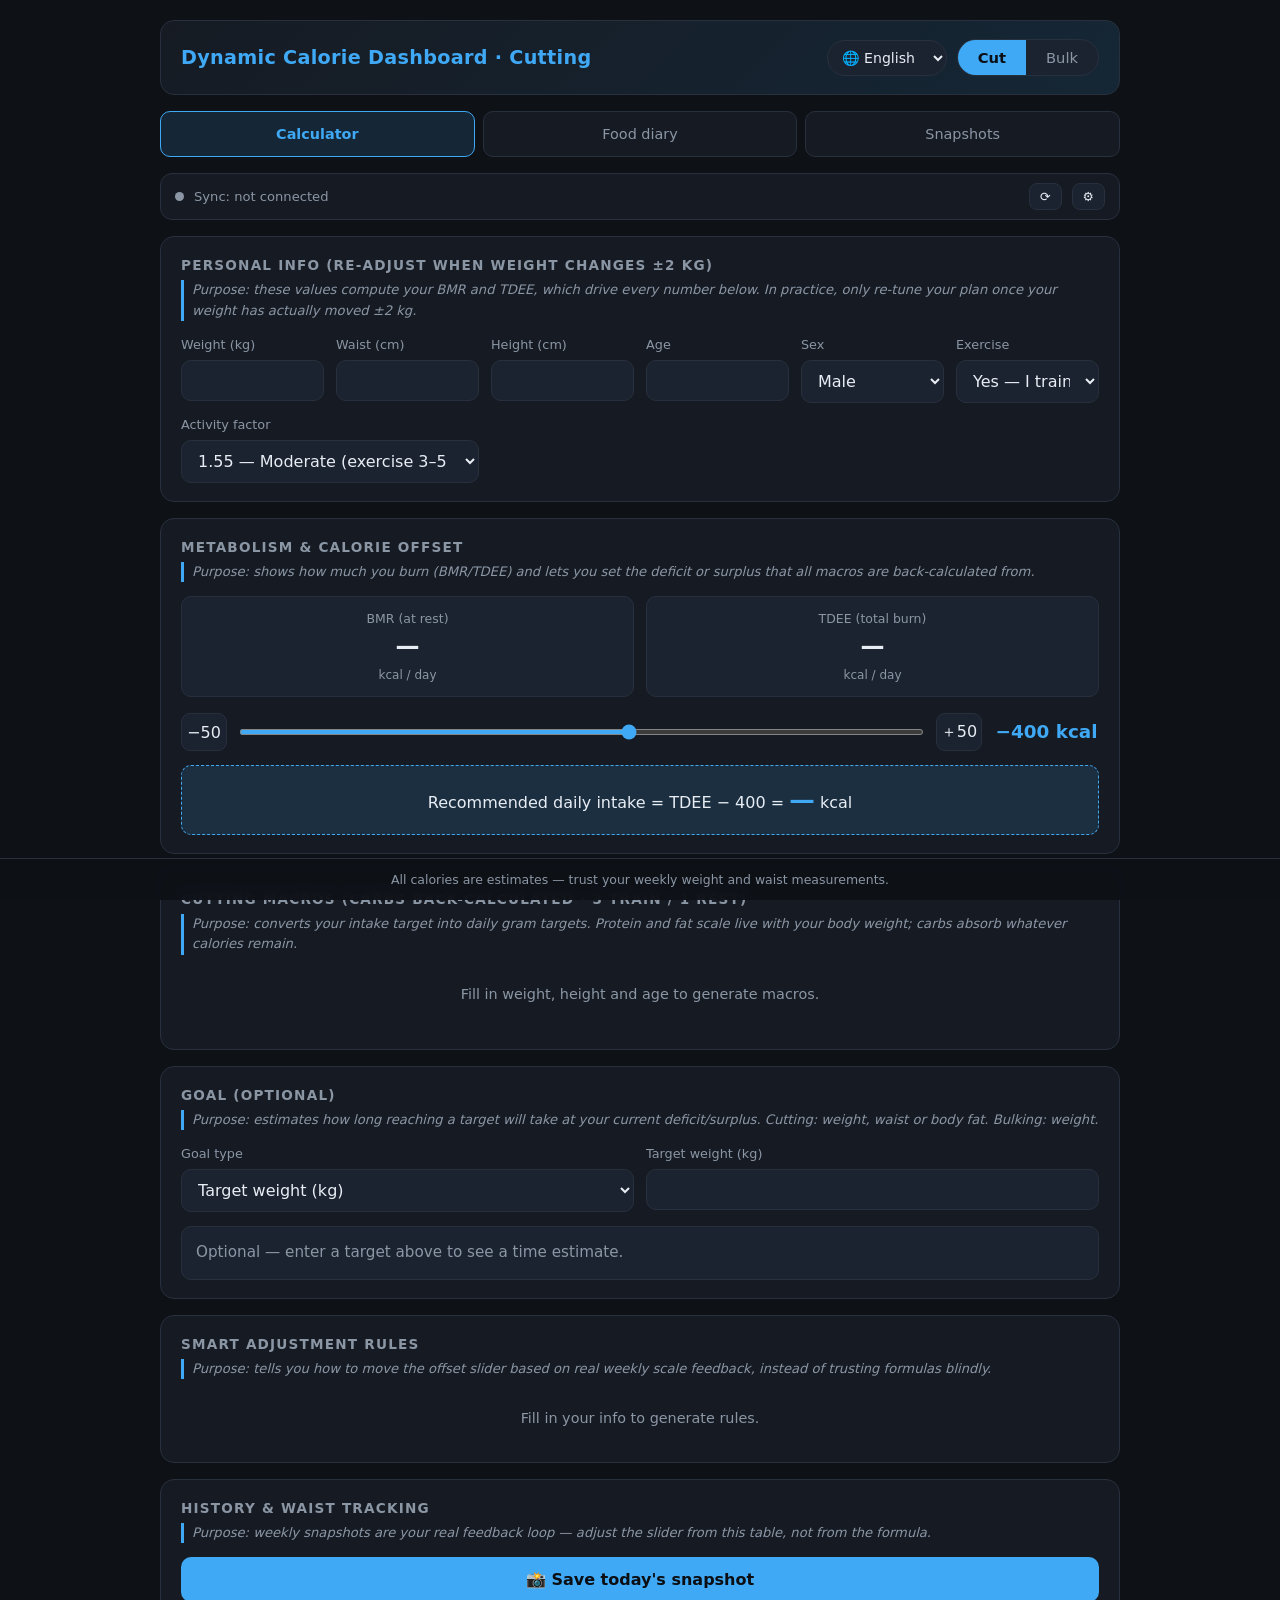
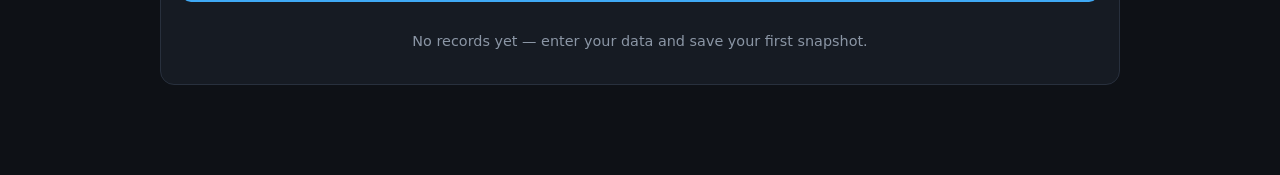
==== commit 208f9043: "Added sync and login options" ====
--- a/index.html
+++ b/index.html
@@ -1032,5 +1032,6 @@
   renderHistory();
 })();
 </script>
+<script src="sync.js"></script>
 </body>
 </html>
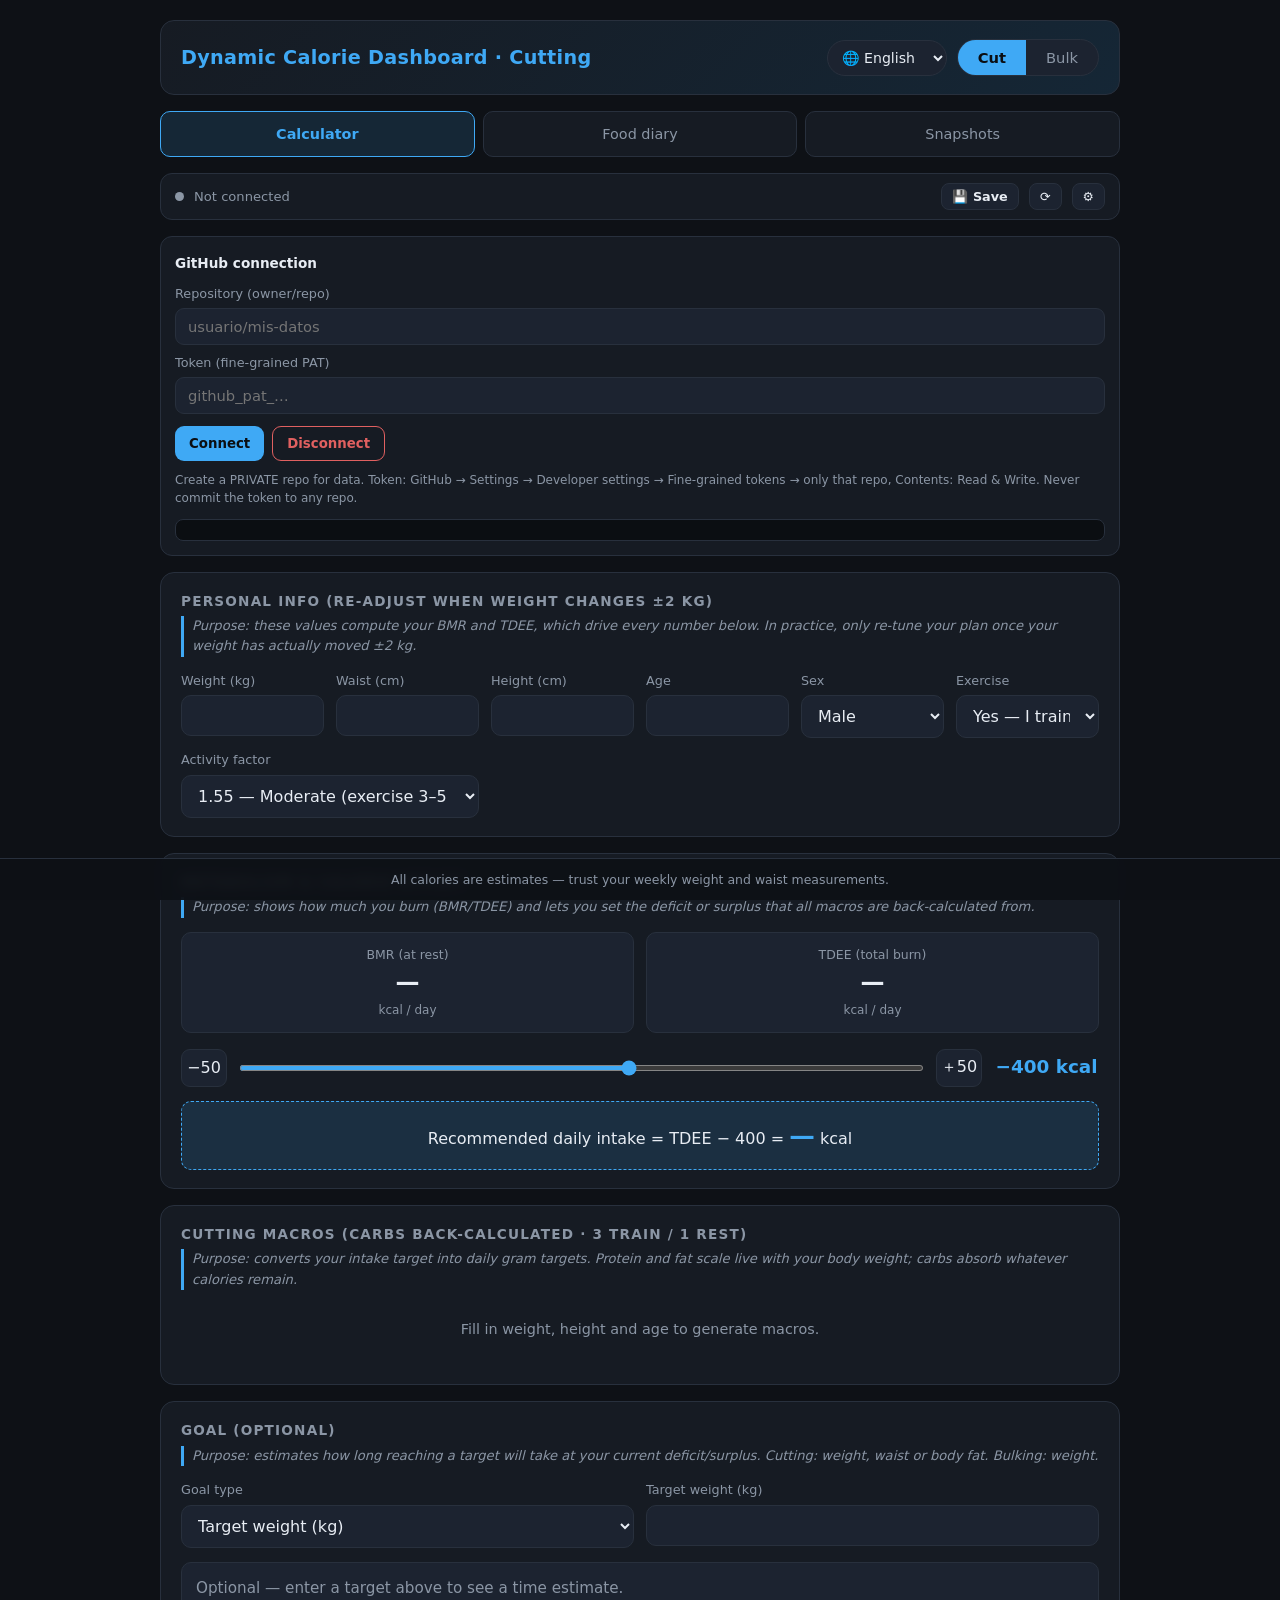
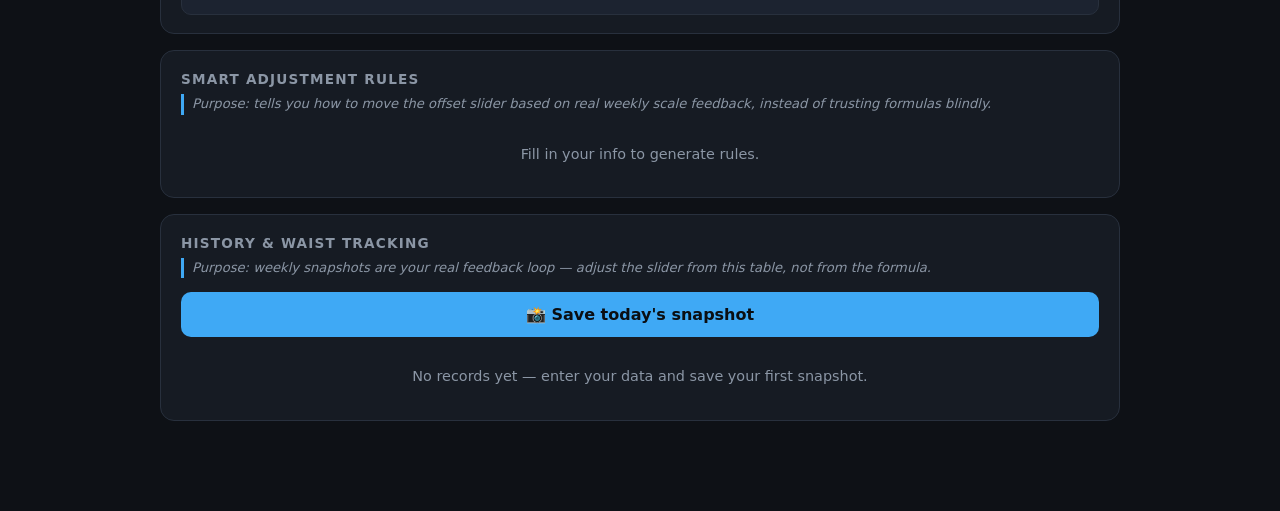
==== commit 93d0a6e3: "Manual save engine v3: boton guardar, sin localStorage, lectura directa de GitHub" ====
--- a/index.html
+++ b/index.html
@@ -321,8 +321,9 @@
 
 <footer data-i18n="footer"></footer>
 
+<script src="sync.js?v=7"></script>
 <script>
-(function(){
+window.__appBoot = function(){   /* started by sync.js v3 after GitHub data is loaded */
   "use strict";
 
   /* ═════════ i18n dictionaries ═════════ */
@@ -574,11 +575,10 @@
     }
   };
 
-  /* ═════════ storage: localStorage + in-memory fallback ═════════ */
-  var memStore = {};
+  /* ═════════ storage: in-memory GS store (GitHub-backed, manual save) ═════════ */
   var storage = {
-    get: function(k){ try{ return localStorage.getItem(k); }catch(e){ return (k in memStore)? memStore[k] : null; } },
-    set: function(k,v){ try{ localStorage.setItem(k,v); }catch(e){ memStore[k]=v; } }
+    get: function(k){ return window.GS ? GS.get(k) : null; },
+    set: function(k,v){ if(window.GS) GS.set(k, v); }
   };
   var KEY_STATE = "ftdash_state_v2";
   var KEY_HIST  = "ftdash_history_v1";
@@ -841,8 +841,10 @@
       }else{
         types.bulk = {kcal:r0(r.dayKcal),  c:Math.max(0,r0(r.carb)),     f:r0(r.fatDay),  p:r0(r.protein)};
       }
-      localStorage.setItem("ft_targets_v1", JSON.stringify(
-        {updated:Date.now(), training:state.training, mode:state.mode, types:types}
+      // no timestamp here: identical recomputes must produce identical strings,
+      // so re-rendering never counts as an unsaved change
+      storage.set("ft_targets_v1", JSON.stringify(
+        {training:state.training, mode:state.mode, types:types}
       ));
     }catch(e){}
   }
@@ -1019,7 +1021,7 @@
     state.lang = el.lang.value; saveState(); applyI18n(); render(); renderHistory();
   });
 
-  /* ═════════ init: restore everything from localStorage ═════════ */
+  /* ═════════ init: restore everything from the GitHub-loaded store ═════════ */
   loadState();
   if(!state.training && state.mode==="bulk") state.mode="cut";  // enforce lock on restore
   el.weight.value=state.weight; el.waist.value=state.waist;
@@ -1030,8 +1032,7 @@
   applyI18n();
   render();
   renderHistory();
-})();
+};
 </script>
-<script src="sync.js"></script>
 </body>
 </html>
